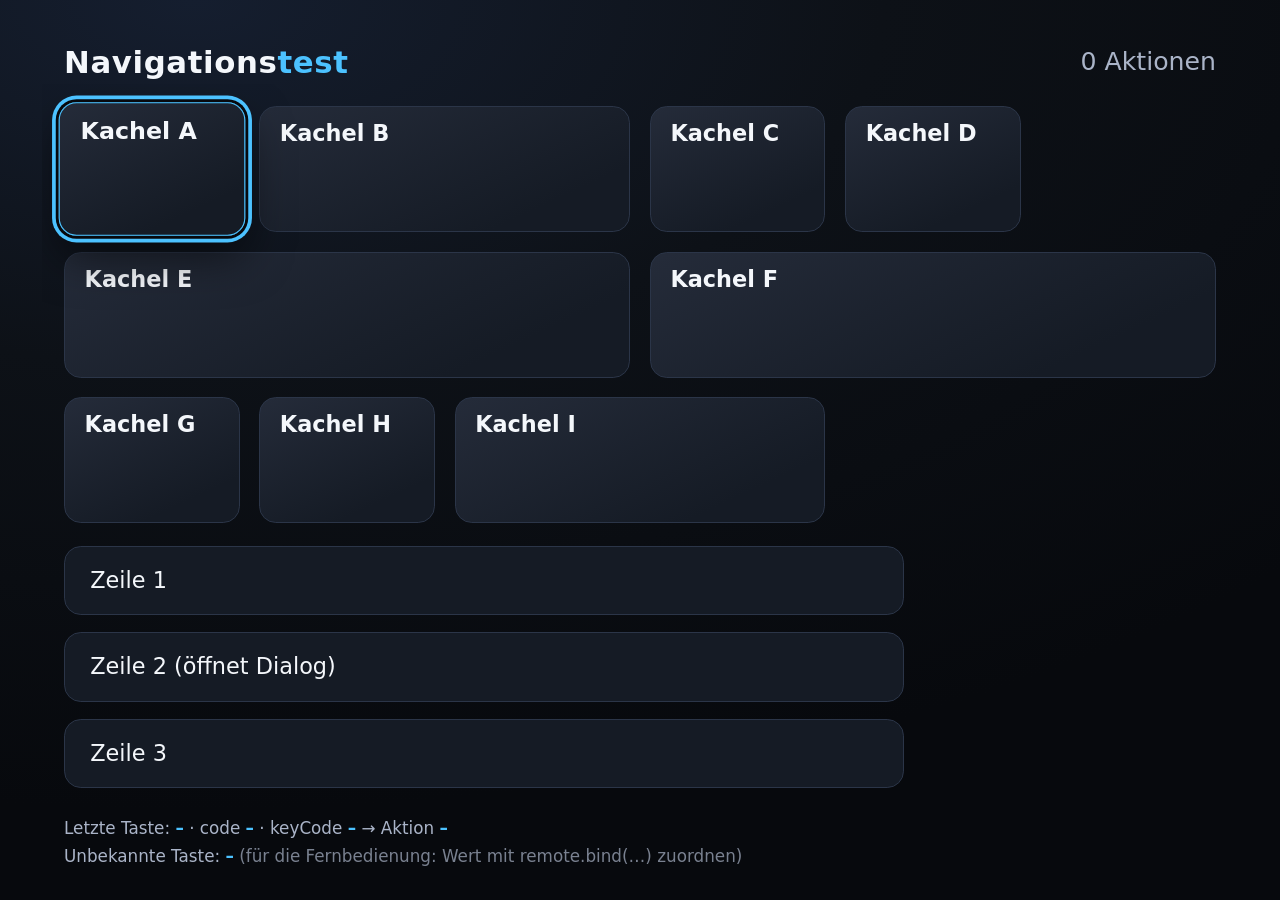
==== livingroomos/frontend/dev/navigation-demo.html @ acaf8d99 "Add files via upload" ====
<!doctype html>
<html lang="de">
<head>
  <meta charset="utf-8">
  <meta name="viewport" content="width=device-width, initial-scale=1">
  <meta name="color-scheme" content="dark">
  <title>LivingroomOS – Navigationstest</title>
  <link rel="stylesheet" href="../css/main.css">
  <link rel="stylesheet" href="../css/layout.css">
  <link rel="stylesheet" href="demo.css">
  <script type="module" src="demo.js"></script>
</head>
<body>
  <!-- Ohne Backend nutzbar:  cd frontend && python3 -m http.server 8000  →  /dev/navigation-demo.html -->
  <div class="shell demo">
    <header class="topbar">
      <h1 class="brand">Navigations<span>test</span></h1>
      <div class="topbar__right"><span class="clock" id="count">0 Aktionen</span></div>
    </header>

    <main class="stage">
      <section id="view" class="view">
        <ul id="grid" class="demo__grid"></ul>
        <ul id="list" class="settings"></ul>
      </section>
    </main>

    <footer class="demo__keys" aria-live="off">
      <div>Letzte Taste: <b id="k-key">–</b> · code <b id="k-code">–</b> · keyCode <b id="k-keycode">–</b> → Aktion <b id="k-action">–</b></div>
      <div>Unbekannte Taste: <b id="k-unknown">–</b> <span class="demo__hint">(für die Fernbedienung: Wert mit remote.bind(…) zuordnen)</span></div>
    </footer>
  </div>

  <div id="overlay" class="overlay" hidden>
    <div class="dialog" role="dialog" aria-modal="true" aria-labelledby="dlg-title">
      <h2 id="dlg-title" class="dialog__title">Dialog</h2>
      <p class="dialog__text">Enter doppelt schnell gedrückt bestätigt nicht sofort „Schließen“.</p>
      <div id="dlg-actions" class="dialog__actions"></div>
    </div>
  </div>
</body>
</html>
---- livingroomos/frontend/css/main.css ----
/* LivingroomOS – Design-Tokens, Basis und Komponenten.
   Gestaltet für 3 m Abstand: große Schrift, hoher Kontrast, deutlicher Fokus. */

:root {
  color-scheme: dark;
  --bg-0: #07090d;
  --bg-1: #0d1117;
  --surface: #151b25;
  --surface-2: #1e2636;
  --line: #2b3548;
  --text: #f4f7fb;
  --text-dim: #aab4c8;
  --accent: #4cc2ff;
  --accent-ink: #04202e;
  --ok: #46d38a;
  --danger: #ff6b6b;
  --radius: 1.2rem;
  --ring: 0 0 0 .2rem var(--bg-0), 0 0 0 .45rem var(--accent);
  --ease: cubic-bezier(.2, .7, .2, 1);
  font-family: system-ui, "Segoe UI", Roboto, "Noto Sans", "DejaVu Sans", sans-serif;
}

*, *::before, *::after { box-sizing: border-box; }

/* 1 rem = 20 px bei 1920 px Breite; skaliert mit dem Bildschirm. */
html { font-size: clamp(14px, 1.04vw, 34px); background: var(--bg-0); }

body {
  margin: 0;
  min-height: 100vh;
  overflow: hidden;
  color: var(--text);
  font-size: 1.2rem;
  line-height: 1.4;
  background: radial-gradient(120% 90% at 15% 0%, #151e2f 0%, var(--bg-1) 45%, var(--bg-0) 100%) fixed;
  cursor: none; /* Fernseher: kein Mauszeiger */
  -webkit-font-smoothing: antialiased;
}

[hidden] { display: none !important; }
h1, h2, p { margin: 0; }
button { font: inherit; color: inherit; }
ul { list-style: none; margin: 0; padding: 0; }

/* ---- Kopfzeile ---- */
.brand { font-size: 2.2rem; font-weight: 700; letter-spacing: .02em; }
.brand span { color: var(--accent); }
.clock { font-size: 1.8rem; font-variant-numeric: tabular-nums; color: var(--text-dim); }

.pill {
  display: inline-flex;
  align-items: center;
  gap: .6rem;
  padding: .3rem 1rem;
  border-radius: 999px;
  background: var(--surface);
  border: .08rem solid var(--line);
  font-size: 1.1rem;
  color: var(--text-dim);
}
.pill::before { content: ""; width: .7rem; height: .7rem; border-radius: 50%; background: var(--text-dim); }
.pill[data-state="online"]::before { background: var(--ok); }
.pill[data-state="offline"]::before { background: var(--danger); }

.view__title { font-size: 2.4rem; margin-bottom: 1.5rem; }

/* ---- Fokus: jede auswählbare Komponente ---- */
[data-focusable] { cursor: none; -webkit-tap-highlight-color: transparent; }
/* Rückfall: jedes anwählbare Element zeigt seinen Fokus, auch ohne eigene Gestaltung.
   Kacheln, Zeilen und Schaltflächen haben einen eigenen Ring und schalten den Rückfall ab. */
[data-focusable]:focus { outline: .35rem solid var(--accent); outline-offset: .25rem; }
.tile:focus, .row:focus, .btn:focus { outline: none; }

/* Rand erreicht: kurzes Wackeln in Pfeilrichtung (Navigation setzt data-edge). */
@keyframes edge-left  { 35% { translate: -.7rem 0; } }
@keyframes edge-right { 35% { translate: .7rem 0; } }
@keyframes edge-up    { 35% { translate: 0 -.7rem; } }
@keyframes edge-down  { 35% { translate: 0 .7rem; } }
[data-edge="left"]  { animation: edge-left  .26s var(--ease); }
[data-edge="right"] { animation: edge-right .26s var(--ease); }
[data-edge="up"]    { animation: edge-up    .26s var(--ease); }
[data-edge="down"]  { animation: edge-down  .26s var(--ease); }
@media (prefers-reduced-motion: reduce) { [data-edge] { animation: none; } }

/* ---- App-Kacheln ---- */
.tile {
  --tile-color: #3a4256;
  position: relative;
  display: flex;
  flex-direction: column;
  justify-content: space-between;
  width: 100%;
  height: 100%;
  padding: 1.6rem 1.8rem;
  text-align: left;
  border-radius: var(--radius);
  border: .12rem solid var(--line);
  background: var(--surface);
  background: linear-gradient(155deg, color-mix(in srgb, var(--tile-color) 42%, var(--surface)) 0%, var(--surface) 78%);
  transition: transform .18s var(--ease), box-shadow .18s var(--ease), border-color .18s;
}
.tile:focus {
  transform: scale(1.06);
  border-color: var(--accent);
  box-shadow: var(--ring), 0 1.4rem 3rem rgba(0, 0, 0, .55);
  z-index: 2;
}
.tile__icon {
  display: grid;
  place-items: center;
  width: 4.6rem;
  height: 4.6rem;
  border-radius: 1.1rem;
  background: var(--tile-color);
  color: #fff;
  font-size: 2.4rem;
  font-weight: 800;
}
.tile__icon svg { width: 2.6rem; height: 2.6rem; }
.tile__title { display: block; font-size: 2.1rem; font-weight: 700; line-height: 1.15; }
.tile__sub { display: block; margin-top: .25rem; font-size: 1.2rem; color: var(--text-dim); }
.tile.is-unavailable { opacity: .62; }
.tile.is-unavailable:focus { opacity: 1; }

.tile__badge {
  position: absolute;
  top: 1.4rem;
  right: 1.4rem;
  padding: .2rem .8rem;
  border-radius: 999px;
  font-size: 1.05rem;
  font-weight: 600;
  background: var(--surface-2);
  color: var(--text-dim);
}
.tile__badge[data-tone="active"] { background: var(--ok); color: #052b17; }

/* ---- Einstellungen ---- */
.row {
  display: flex;
  align-items: center;
  justify-content: space-between;
  width: 100%;
  padding: 1.3rem 1.8rem;
  border-radius: var(--radius);
  border: .12rem solid var(--line);
  background: var(--surface);
  font-size: 1.6rem;
  text-align: left;
  transition: transform .15s var(--ease), box-shadow .15s var(--ease), border-color .15s;
}
.row:focus {
  transform: scale(1.02);
  border-color: var(--accent);
  box-shadow: var(--ring);
  background: var(--surface-2);
}
.row__value { color: var(--accent); font-weight: 600; }

/* ---- Schaltflächen und Dialog ---- */
.btn {
  min-width: 14rem;
  padding: .9rem 2rem;
  border-radius: 999px;
  border: .12rem solid var(--line);
  background: var(--surface-2);
  font-size: 1.4rem;
  font-weight: 600;
  transition: transform .15s var(--ease), box-shadow .15s var(--ease);
}
.btn:focus { transform: scale(1.06); border-color: var(--accent); background: var(--accent); color: var(--accent-ink); box-shadow: var(--ring); }

.overlay {
  position: fixed;
  inset: 0;
  z-index: 10;
  display: grid;
  place-items: center;
  background: rgba(5, 7, 10, .86);
}
.dialog {
  --tone: var(--accent);
  width: min(46rem, 84vw);
  padding: 2.4rem 2.6rem 2.2rem;
  border-radius: calc(var(--radius) * 1.3);
  border: .12rem solid var(--line);
  border-top: .45rem solid var(--tone);
  background: var(--surface);
  box-shadow: 0 2rem 5rem rgba(0, 0, 0, .6);
}
.dialog[data-tone="ok"] { --tone: var(--ok); }
.dialog[data-tone="error"] { --tone: var(--danger); }
.dialog__title { font-size: 2.2rem; line-height: 1.2; }
.dialog__text { margin-top: .8rem; font-size: 1.4rem; color: var(--text-dim); }
.dialog__actions { display: flex; flex-wrap: wrap; gap: 1.2rem; margin-top: 2rem; }
.dialog__actions:empty { display: none; }
.spinner {
  width: 3.2rem;
  height: 3.2rem;
  margin-bottom: 1.2rem;
  border: .4rem solid var(--line);
  border-top-color: var(--tone);
  border-radius: 50%;
  animation: spin 1s linear infinite;
}
@keyframes spin { to { transform: rotate(360deg); } }

/* ---- Hinweise, Toast ---- */
.hints { display: flex; gap: 2.4rem; font-size: 1.1rem; color: var(--text-dim); }
kbd {
  display: inline-block;
  min-width: 1.9rem;
  margin-right: .3rem;
  padding: .05rem .5rem;
  border-radius: .4rem;
  border: .08rem solid var(--line);
  background: var(--surface);
  font: inherit;
  text-align: center;
}

.toast {
  position: fixed;
  left: 50%;
  bottom: 7vh;
  z-index: 20;
  max-width: 70vw;
  transform: translateX(-50%);
  padding: .9rem 2rem;
  border-radius: 999px;
  border: .1rem solid var(--line);
  background: var(--surface-2);
  font-size: 1.3rem;
  box-shadow: 0 1rem 2.5rem rgba(0, 0, 0, .5);
}
.noscript { padding: 2rem; font-size: 1.6rem; }

@media (prefers-reduced-motion: reduce) {
  *, *::before, *::after { transition-duration: .01ms !important; animation-duration: .01ms !important; }
}

/* Barrierefreiheit: Animationen auf Wunsch reduzieren. */
body[data-reduce-motion="true"] *,
body[data-reduce-motion="true"] *::before,
body[data-reduce-motion="true"] *::after {
  animation-duration: 0.01ms !important;
  animation-iteration-count: 1 !important;
  scroll-behavior: auto !important;
  transition-duration: 0.01ms !important;
}
---- livingroomos/frontend/css/layout.css ----
/* LivingroomOS – Seitenaufbau. Abstände berücksichtigen Overscan alter Fernseher. */

body { --cols: 3; }
body[data-tile-size="large"] { --cols: 2; }
@media (max-width: 900px) { body { --cols: 2; } }
@media (max-width: 560px) { body { --cols: 1; } }

.shell {
  display: grid;
  grid-template-rows: auto minmax(0, 1fr) auto;
  gap: 2.5vh;
  height: 100vh;
  padding: 4.5vh 5vw 3.5vh;
}

.topbar { display: flex; align-items: center; justify-content: space-between; }
.topbar__right { display: flex; align-items: center; gap: 2rem; }

.stage { min-height: 0; }

/* Der Scrollbereich hat Innenabstand, damit vergrößerte Kacheln und der
   Fokusring nicht abgeschnitten werden. */
.view {
  height: calc(100% + 3.2rem);
  margin: -1.6rem;
  padding: 1.6rem;
  overflow-y: auto;
  scrollbar-width: none;
  scroll-padding: 1.6rem; /* fokussiertes Element rückt mit Abstand ins Bild */
}
.view::-webkit-scrollbar { display: none; }

.tiles {
  display: grid;
  grid-template-columns: repeat(var(--cols), minmax(0, 1fr));
  gap: 2rem;
}
.tiles__item { aspect-ratio: 16 / 10; }

.settings { display: grid; gap: 1.2rem; max-width: 60rem; }
---- livingroomos/frontend/dev/demo.css ----
/* Nur für die Demo: ungleich große Elemente, damit die Geometrie-Navigation sichtbar wird. */
.demo { overflow: hidden; }
.demo__grid { display: grid; grid-template-columns: repeat(6, minmax(0, 1fr)); gap: 1.4rem; margin-bottom: 1.6rem; }
.demo__grid li { height: 9rem; }
.demo__grid li.w2 { grid-column: span 2; }
.demo__grid li.w3 { grid-column: span 3; }
.demo__grid .tile { height: 100%; padding: 1rem 1.4rem; align-content: center; }
.demo__grid .tile__title { font-size: 1.6rem; }
.demo__keys { font-size: 1.2rem; color: var(--text-dim); display: grid; gap: .3rem; }
.demo__keys b { color: var(--accent); font-weight: 600; }
.demo__hint { opacity: .7; }
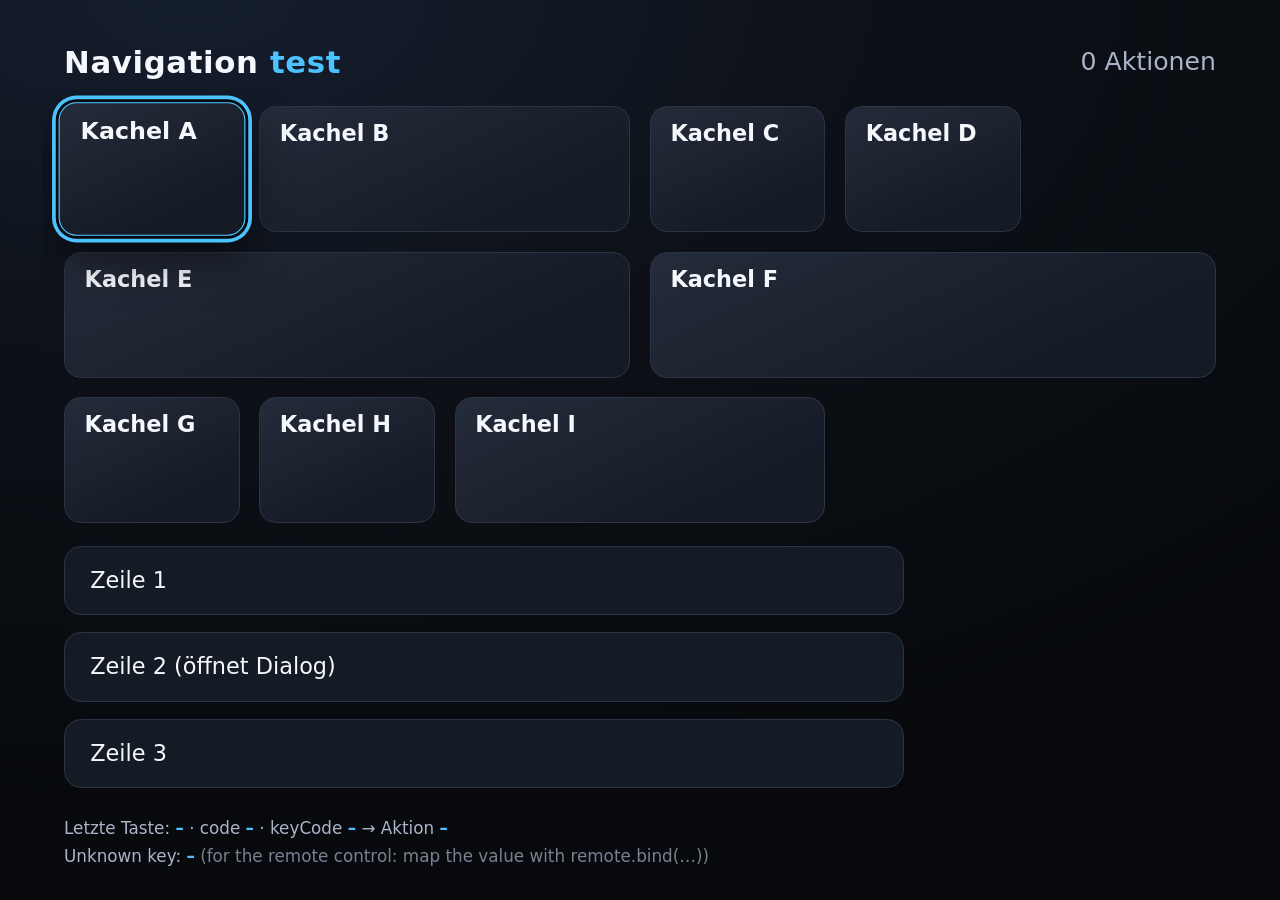
==== commit 52485ec5: "Translate navigation demo HTML" ====
--- a/livingroomos/frontend/dev/navigation-demo.html
+++ b/livingroomos/frontend/dev/navigation-demo.html
@@ -11,10 +11,10 @@
   <script type="module" src="demo.js"></script>
 </head>
 <body>
-  <!-- Ohne Backend nutzbar:  cd frontend && python3 -m http.server 8000  →  /dev/navigation-demo.html -->
+  <!-- Can be used without the backend: cd frontend && python3 -m http.server 8000 -> /dev/navigation-demo.html -->
   <div class="shell demo">
     <header class="topbar">
-      <h1 class="brand">Navigations<span>test</span></h1>
+      <h1 class="brand">Navigation <span>test</span></h1>
       <div class="topbar__right"><span class="clock" id="count">0 Aktionen</span></div>
     </header>
 
@@ -27,14 +27,14 @@
 
     <footer class="demo__keys" aria-live="off">
       <div>Letzte Taste: <b id="k-key">–</b> · code <b id="k-code">–</b> · keyCode <b id="k-keycode">–</b> → Aktion <b id="k-action">–</b></div>
-      <div>Unbekannte Taste: <b id="k-unknown">–</b> <span class="demo__hint">(für die Fernbedienung: Wert mit remote.bind(…) zuordnen)</span></div>
+      <div>Unknown key: <b id="k-unknown">–</b> <span class="demo__hint">(for the remote control: map the value with remote.bind(…))</span></div>
     </footer>
   </div>
 
   <div id="overlay" class="overlay" hidden>
     <div class="dialog" role="dialog" aria-modal="true" aria-labelledby="dlg-title">
       <h2 id="dlg-title" class="dialog__title">Dialog</h2>
-      <p class="dialog__text">Enter doppelt schnell gedrückt bestätigt nicht sofort „Schließen“.</p>
+      <p class="dialog__text">Pressing Enter twice quickly does not immediately activate “Close”.</p>
       <div id="dlg-actions" class="dialog__actions"></div>
     </div>
   </div>
--- a/livingroomos/frontend/css/main.css
+++ b/livingroomos/frontend/css/main.css
@@ -1,5 +1,5 @@
-/* LivingroomOS – Design-Tokens, Basis und Komponenten.
-   Gestaltet für 3 m Abstand: große Schrift, hoher Kontrast, deutlicher Fokus. */
+/* LivingroomOS – design tokens, base styles, and components.
+   Designed for viewing from 3 m away: large text, high contrast, and clear focus. */
 
 :root {
   color-scheme: dark;
@@ -22,7 +22,7 @@
 
 *, *::before, *::after { box-sizing: border-box; }
 
-/* 1 rem = 20 px bei 1920 px Breite; skaliert mit dem Bildschirm. */
+/* 1 rem = 20 px at 1920 px width; scales with the screen. */
 html { font-size: clamp(14px, 1.04vw, 34px); background: var(--bg-0); }
 
 body {
@@ -64,10 +64,10 @@
 
 .view__title { font-size: 2.4rem; margin-bottom: 1.5rem; }
 
-/* ---- Fokus: jede auswählbare Komponente ---- */
+/* ---- Focus: every selectable component ---- */
 [data-focusable] { cursor: none; -webkit-tap-highlight-color: transparent; }
-/* Rückfall: jedes anwählbare Element zeigt seinen Fokus, auch ohne eigene Gestaltung.
-   Kacheln, Zeilen und Schaltflächen haben einen eigenen Ring und schalten den Rückfall ab. */
+/* Fallback: every focusable element displays focus, even without custom styling.
+   Tiles, rows, and buttons have their own focus ring and disable the fallback. */
 [data-focusable]:focus { outline: .35rem solid var(--accent); outline-offset: .25rem; }
 .tile:focus, .row:focus, .btn:focus { outline: none; }
 
@@ -135,7 +135,7 @@
 }
 .tile__badge[data-tone="active"] { background: var(--ok); color: #052b17; }
 
-/* ---- Einstellungen ---- */
+/* ---- Settings ---- */
 .row {
   display: flex;
   align-items: center;
@@ -157,7 +157,7 @@
 }
 .row__value { color: var(--accent); font-weight: 600; }
 
-/* ---- Schaltflächen und Dialog ---- */
+/* ---- Buttons and dialogs ---- */
 .btn {
   min-width: 14rem;
   padding: .9rem 2rem;
--- a/livingroomos/frontend/css/layout.css
+++ b/livingroomos/frontend/css/layout.css
@@ -1,4 +1,4 @@
-/* LivingroomOS – Seitenaufbau. Abstände berücksichtigen Overscan alter Fernseher. */
+/* LivingroomOS – page layout. Spacing accounts for overscan on older TVs. */
 
 body { --cols: 3; }
 body[data-tile-size="large"] { --cols: 2; }
@@ -18,15 +18,15 @@
 
 .stage { min-height: 0; }
 
-/* Der Scrollbereich hat Innenabstand, damit vergrößerte Kacheln und der
-   Fokusring nicht abgeschnitten werden. */
+/* The scroll area has padding so enlarged tiles and the
+   focus ring are not clipped. */
 .view {
   height: calc(100% + 3.2rem);
   margin: -1.6rem;
   padding: 1.6rem;
   overflow-y: auto;
   scrollbar-width: none;
-  scroll-padding: 1.6rem; /* fokussiertes Element rückt mit Abstand ins Bild */
+  scroll-padding: 1.6rem; /* keeps the focused element away from the screen edge */
 }
 .view::-webkit-scrollbar { display: none; }
 
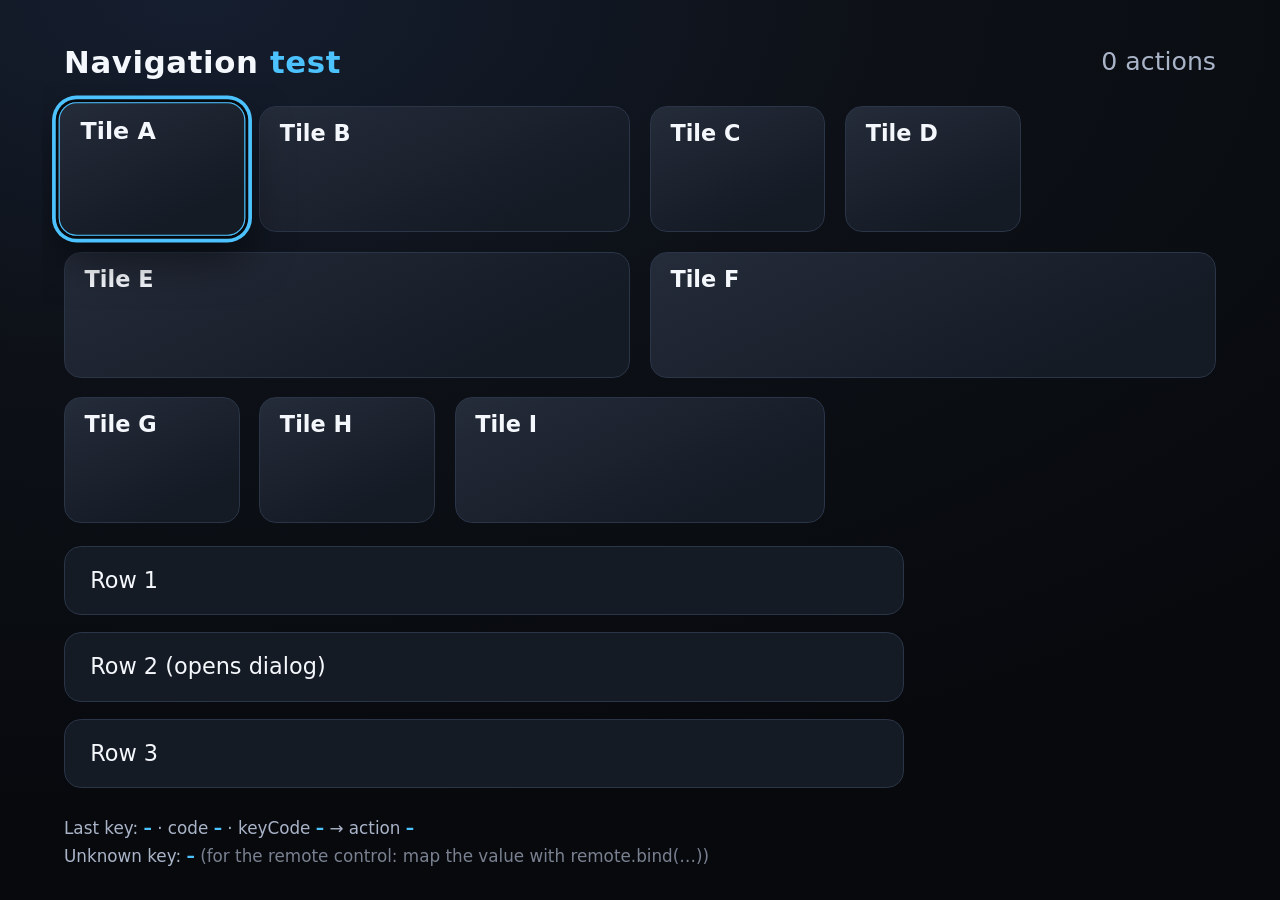
==== commit 3d469ccb: "Translate navigation demo labels" ====
--- a/livingroomos/frontend/dev/navigation-demo.html
+++ b/livingroomos/frontend/dev/navigation-demo.html
@@ -15,7 +15,7 @@
   <div class="shell demo">
     <header class="topbar">
       <h1 class="brand">Navigation <span>test</span></h1>
-      <div class="topbar__right"><span class="clock" id="count">0 Aktionen</span></div>
+      <div class="topbar__right"><span class="clock" id="count">0 actions</span></div>
     </header>
 
     <main class="stage">
@@ -26,7 +26,7 @@
     </main>
 
     <footer class="demo__keys" aria-live="off">
-      <div>Letzte Taste: <b id="k-key">–</b> · code <b id="k-code">–</b> · keyCode <b id="k-keycode">–</b> → Aktion <b id="k-action">–</b></div>
+      <div>Last key: <b id="k-key">–</b> · code <b id="k-code">–</b> · keyCode <b id="k-keycode">–</b> → action <b id="k-action">–</b></div>
       <div>Unknown key: <b id="k-unknown">–</b> <span class="demo__hint">(for the remote control: map the value with remote.bind(…))</span></div>
     </footer>
   </div>
--- a/livingroomos/frontend/css/main.css
+++ b/livingroomos/frontend/css/main.css
@@ -82,7 +82,7 @@
 [data-edge="down"]  { animation: edge-down  .26s var(--ease); }
 @media (prefers-reduced-motion: reduce) { [data-edge] { animation: none; } }
 
-/* ---- App-Kacheln ---- */
+/* ---- App tiles ---- */
 .tile {
   --tile-color: #3a4256;
   position: relative;
@@ -239,7 +239,7 @@
   *, *::before, *::after { transition-duration: .01ms !important; animation-duration: .01ms !important; }
 }
 
-/* Barrierefreiheit: Animationen auf Wunsch reduzieren. */
+/* Accessibility: reduce animations when requested. */
 body[data-reduce-motion="true"] *,
 body[data-reduce-motion="true"] *::before,
 body[data-reduce-motion="true"] *::after {
--- a/livingroomos/frontend/dev/demo.css
+++ b/livingroomos/frontend/dev/demo.css
@@ -1,4 +1,4 @@
-/* Nur für die Demo: ungleich große Elemente, damit die Geometrie-Navigation sichtbar wird. */
+/* Demo only: differently sized elements make geometry-based navigation visible. */
 .demo { overflow: hidden; }
 .demo__grid { display: grid; grid-template-columns: repeat(6, minmax(0, 1fr)); gap: 1.4rem; margin-bottom: 1.6rem; }
 .demo__grid li { height: 9rem; }
